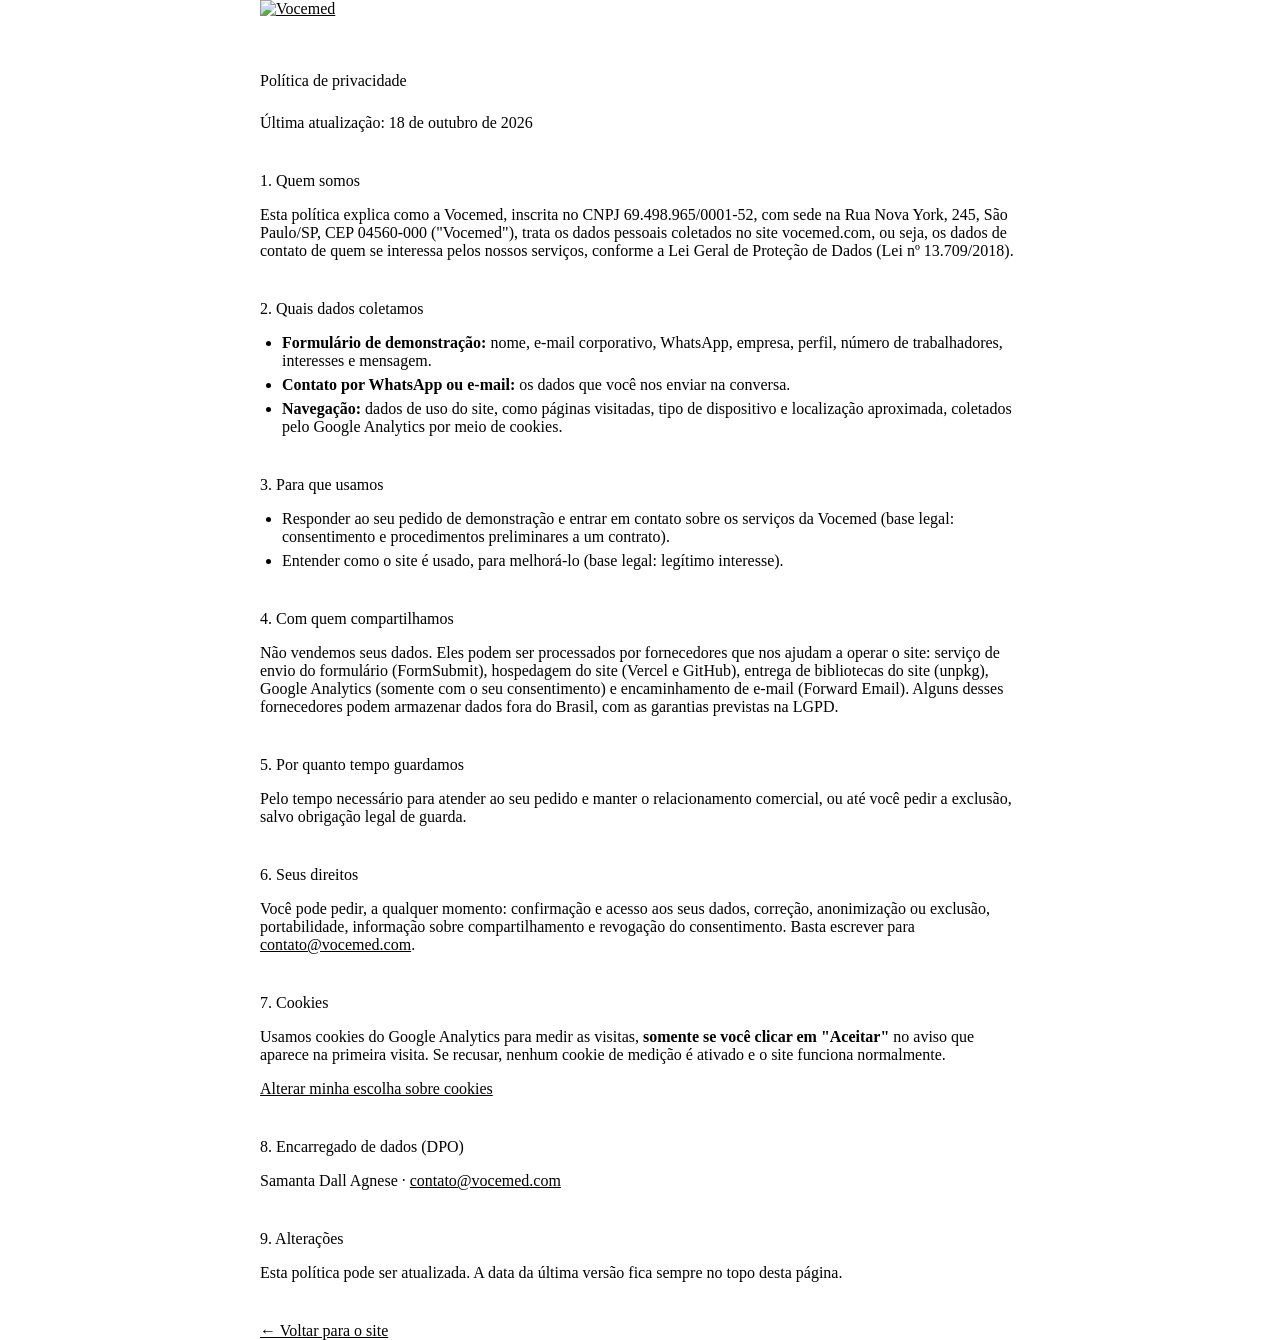
==== privacidade.html @ 90db8ea0 "Add files via upload" ====
<!DOCTYPE html>
<html lang="pt-BR"><head><meta charset="utf-8"><meta name="viewport" content="width=device-width, initial-scale=1">
<title>Política de privacidade | Vocemed</title>
<meta name="robots" content="noindex">
<link rel="icon" href="assets/logo-mark.svg">
<link rel="stylesheet" href="styles.css">
<style>
body{margin:0;background:var(--vm-paper);color:var(--vm-ink);font-family:var(--vm-font-sans);line-height:var(--vm-leading-body)}
a{color:var(--vm-night-900)}a:hover{color:var(--vm-dawn-600)}
.pp{max-width:760px;margin:0 auto;padding:48px var(--vm-gutter) 96px;display:flex;flex-direction:column;gap:16px}
.pp h1{font:500 var(--vm-text-h1)/1.15 var(--vm-font-serif);color:var(--vm-night-900);margin:24px 0 8px}
.pp h2{font:500 var(--vm-text-h3)/1.3 var(--vm-font-serif);color:var(--vm-night-900);margin:24px 0 0}
.pp p,.pp ul{margin:0}.pp ul{padding-left:22px;display:flex;flex-direction:column;gap:6px}
.pp .note{padding:16px;border-radius:var(--vm-radius-md);background:var(--vm-dawn-100);color:var(--vm-night-900)}
</style>
</head><body>
<main class="pp">
<a href="index.html"><img src="assets/logo-wordmark-light-bg.svg" alt="Vocemed" style="height:32px;width:auto;display:block"></a>
<h1>Política de privacidade</h1>
<p>Última atualização: 18 de outubro de 2026</p>
<h2>1. Quem somos</h2>
<p>Esta política explica como a Vocemed, inscrita no CNPJ 69.498.965/0001-52, com sede na Rua Nova York, 245, São Paulo/SP, CEP 04560-000 ("Vocemed"), trata os dados pessoais coletados no site vocemed.com, ou seja, os dados de contato de quem se interessa pelos nossos serviços, conforme a Lei Geral de Proteção de Dados (Lei nº 13.709/2018).</p>
<h2>2. Quais dados coletamos</h2>
<ul>
<li><strong>Formulário de demonstração:</strong> nome, e-mail corporativo, WhatsApp, empresa, perfil, número de trabalhadores, interesses e mensagem.</li>
<li><strong>Contato por WhatsApp ou e-mail:</strong> os dados que você nos enviar na conversa.</li>
<li><strong>Navegação:</strong> dados de uso do site, como páginas visitadas, tipo de dispositivo e localização aproximada, coletados pelo Google Analytics por meio de cookies.</li>
</ul>
<h2>3. Para que usamos</h2>
<ul>
<li>Responder ao seu pedido de demonstração e entrar em contato sobre os serviços da Vocemed (base legal: consentimento e procedimentos preliminares a um contrato).</li>
<li>Entender como o site é usado, para melhorá-lo (base legal: legítimo interesse).</li>
</ul>
<h2>4. Com quem compartilhamos</h2>
<p>Não vendemos seus dados. Eles podem ser processados por fornecedores que nos ajudam a operar o site: serviço de envio do formulário (FormSubmit), hospedagem do site (Vercel e GitHub), entrega de bibliotecas do site (unpkg), Google Analytics (somente com o seu consentimento) e encaminhamento de e-mail (Forward Email). Alguns desses fornecedores podem armazenar dados fora do Brasil, com as garantias previstas na LGPD.</p>
<h2>5. Por quanto tempo guardamos</h2>
<p>Pelo tempo necessário para atender ao seu pedido e manter o relacionamento comercial, ou até você pedir a exclusão, salvo obrigação legal de guarda.</p>
<h2>6. Seus direitos</h2>
<p>Você pode pedir, a qualquer momento: confirmação e acesso aos seus dados, correção, anonimização ou exclusão, portabilidade, informação sobre compartilhamento e revogação do consentimento. Basta escrever para <a href="mailto:contato@vocemed.com">contato@vocemed.com</a>.</p>
<h2>7. Cookies</h2>
<p>Usamos cookies do Google Analytics para medir as visitas, <strong>somente se você clicar em "Aceitar"</strong> no aviso que aparece na primeira visita. Se recusar, nenhum cookie de medição é ativado e o site funciona normalmente.</p>
<p><a href="#" onclick="try{localStorage.removeItem('vm-cookies')}catch(e){};alert('Pronto. O aviso de cookies vai aparecer de novo na página inicial.');return false;">Alterar minha escolha sobre cookies</a></p>
<h2>8. Encarregado de dados (DPO)</h2>
<p>Samanta Dall Agnese · <a href="mailto:contato@vocemed.com">contato@vocemed.com</a></p>
<h2>9. Alterações</h2>
<p>Esta política pode ser atualizada. A data da última versão fica sempre no topo desta página.</p>
<p style="margin-top:24px"><a href="index.html">← Voltar para o site</a></p>
</main>
</body></html>
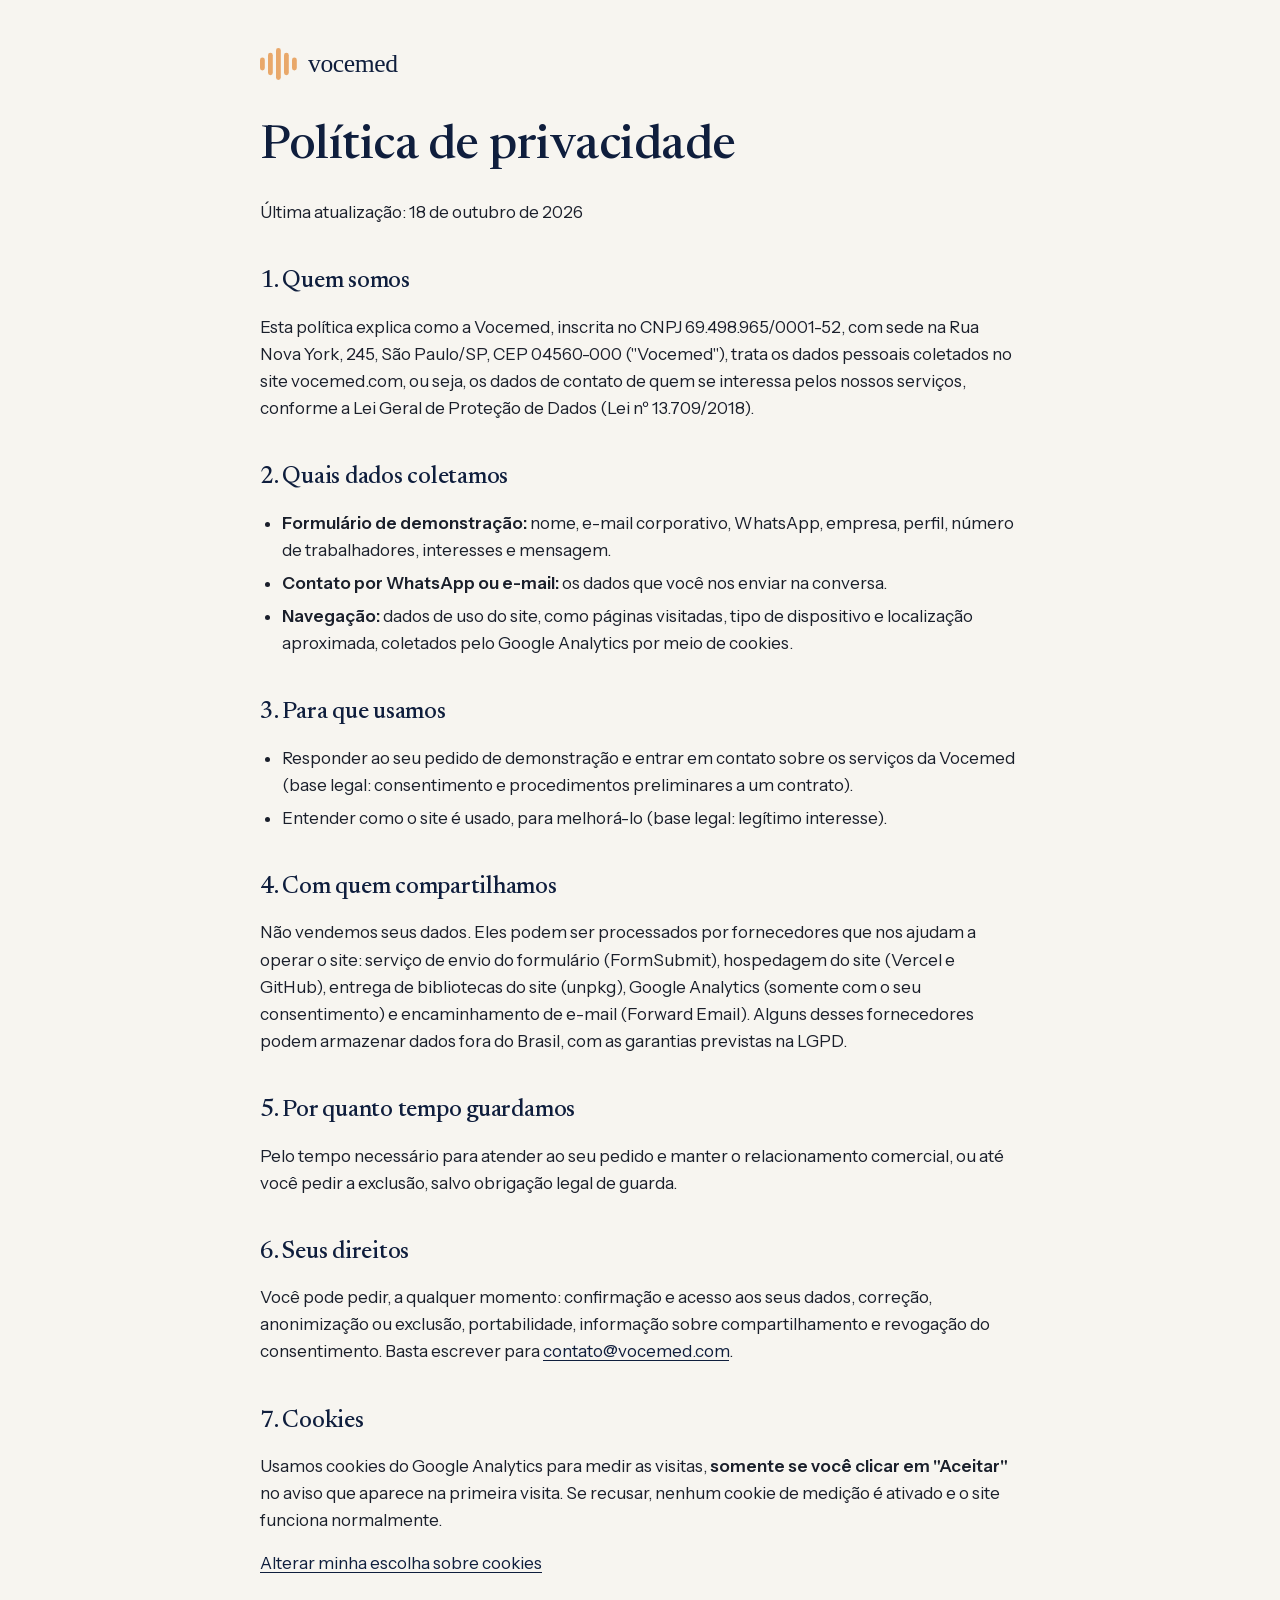
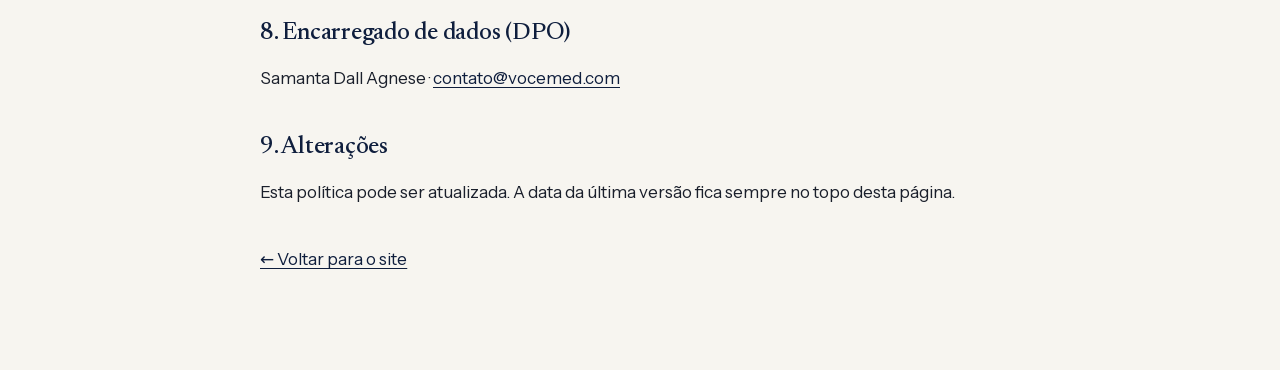
==== commit a4b2f0c6: "Add files via upload" ====
--- a/privacidade.html
+++ b/privacidade.html
@@ -2,7 +2,7 @@
 <html lang="pt-BR"><head><meta charset="utf-8"><meta name="viewport" content="width=device-width, initial-scale=1">
 <title>Política de privacidade | Vocemed</title>
 <meta name="robots" content="noindex">
-<link rel="icon" href="assets/logo-mark.svg">
+<link rel="icon" href="logo-mark.svg">
 <link rel="stylesheet" href="styles.css">
 <style>
 body{margin:0;background:var(--vm-paper);color:var(--vm-ink);font-family:var(--vm-font-sans);line-height:var(--vm-leading-body)}
@@ -15,7 +15,7 @@
 </style>
 </head><body>
 <main class="pp">
-<a href="index.html"><img src="assets/logo-wordmark-light-bg.svg" alt="Vocemed" style="height:32px;width:auto;display:block"></a>
+<a href="index.html"><img src="logo-wordmark-light-bg.svg" alt="Vocemed" style="height:32px;width:auto;display:block"></a>
 <h1>Política de privacidade</h1>
 <p>Última atualização: 18 de outubro de 2026</p>
 <h2>1. Quem somos</h2>
--- a/styles.css
+++ b/styles.css
@@ -0,0 +1,180 @@
+/* tokens/fonts.css */
+/* Newsreader (títulos, números, citações) + Instrument Sans (corpo, rótulos, botões). Variable woff2 from Google Fonts, self-hosted. */
+@font-face{font-family:"Instrument Sans";font-style:normal;font-weight:400 600;font-display:swap;src:url("InstrumentSans-normal-0.woff2") format("woff2");unicode-range:U+0100-02BA, U+02BD-02C5, U+02C7-02CC, U+02CE-02D7, U+02DD-02FF, U+0304, U+0308, U+0329, U+1D00-1DBF, U+1E00-1E9F, U+1EF2-1EFF, U+2020, U+20A0-20AB, U+20AD-20C4, U+2113, U+2C60-2C7F, U+A720-A7FF;}
+@font-face{font-family:"Instrument Sans";font-style:normal;font-weight:400 600;font-display:swap;src:url("InstrumentSans-normal-1.woff2") format("woff2");unicode-range:U+0000-00FF, U+0131, U+0152-0153, U+02BB-02BC, U+02C6, U+02DA, U+02DC, U+0304, U+0308, U+0329, U+2000-206F, U+20AC, U+2122, U+2191, U+2193, U+2212, U+2215, U+FEFF, U+FFFD;}
+@font-face{font-family:"Newsreader";font-style:italic;font-weight:400 600;font-display:swap;src:url("Newsreader-italic-2.woff2") format("woff2");unicode-range:U+0102-0103, U+0110-0111, U+0128-0129, U+0168-0169, U+01A0-01A1, U+01AF-01B0, U+0300-0301, U+0303-0304, U+0308-0309, U+0323, U+0329, U+1EA0-1EF9, U+20AB;}
+@font-face{font-family:"Newsreader";font-style:italic;font-weight:400 600;font-display:swap;src:url("Newsreader-italic-3.woff2") format("woff2");unicode-range:U+0100-02BA, U+02BD-02C5, U+02C7-02CC, U+02CE-02D7, U+02DD-02FF, U+0304, U+0308, U+0329, U+1D00-1DBF, U+1E00-1E9F, U+1EF2-1EFF, U+2020, U+20A0-20AB, U+20AD-20C4, U+2113, U+2C60-2C7F, U+A720-A7FF;}
+@font-face{font-family:"Newsreader";font-style:italic;font-weight:400 600;font-display:swap;src:url("Newsreader-italic-4.woff2") format("woff2");unicode-range:U+0000-00FF, U+0131, U+0152-0153, U+02BB-02BC, U+02C6, U+02DA, U+02DC, U+0304, U+0308, U+0329, U+2000-206F, U+20AC, U+2122, U+2191, U+2193, U+2212, U+2215, U+FEFF, U+FFFD;}
+@font-face{font-family:"Newsreader";font-style:normal;font-weight:400 600;font-display:swap;src:url("Newsreader-normal-5.woff2") format("woff2");unicode-range:U+0102-0103, U+0110-0111, U+0128-0129, U+0168-0169, U+01A0-01A1, U+01AF-01B0, U+0300-0301, U+0303-0304, U+0308-0309, U+0323, U+0329, U+1EA0-1EF9, U+20AB;}
+@font-face{font-family:"Newsreader";font-style:normal;font-weight:400 600;font-display:swap;src:url("Newsreader-normal-6.woff2") format("woff2");unicode-range:U+0100-02BA, U+02BD-02C5, U+02C7-02CC, U+02CE-02D7, U+02DD-02FF, U+0304, U+0308, U+0329, U+1D00-1DBF, U+1E00-1E9F, U+1EF2-1EFF, U+2020, U+20A0-20AB, U+20AD-20C4, U+2113, U+2C60-2C7F, U+A720-A7FF;}
+@font-face{font-family:"Newsreader";font-style:normal;font-weight:400 600;font-display:swap;src:url("Newsreader-normal-7.woff2") format("woff2");unicode-range:U+0000-00FF, U+0131, U+0152-0153, U+02BB-02BC, U+02C6, U+02DA, U+02DC, U+0304, U+0308, U+0329, U+2000-206F, U+20AC, U+2122, U+2191, U+2193, U+2212, U+2215, U+FEFF, U+FFFD;}
+
+/* tokens/colors.css */
+:root {
+  /* Noite (marca) */
+  --vm-night-950: #0B1630;
+  --vm-night-900: #0F1E3D;
+  --vm-night-700: #1C3260;
+  --vm-night-600: #2A4A80;
+  --vm-night-400: #6F86B3;
+  --vm-night-200: #C3CDE0;
+  --vm-night-100: #E3E8F2;
+  /* Amanhecer (destaque, com parcimônia) */
+  --vm-dawn-600: #D48A45;
+  --vm-dawn-500: #E9A86A;
+  --vm-dawn-100: #FBEBDB;
+  /* Neutros */
+  --vm-paper: #F7F5F0;
+  --vm-surface: #FFFFFF;
+  --vm-ink: #1A1F2B;
+  --vm-ink-muted: #545E70;
+  --vm-border: #DCD8CF;
+  --vm-border-dark: rgba(255, 255, 255, 0.12);
+  /* Estados */
+  --vm-success: #2F7D5B;
+  --vm-error: #B3261E;
+  --vm-focus: #F2C14E;
+  --vm-whatsapp: #25D366;
+
+  /* Semantic aliases */
+  --surface-page: var(--vm-paper);
+  --surface-card: var(--vm-surface);
+  --surface-soft: var(--vm-night-100);
+  --surface-dark: var(--vm-night-950);
+  --surface-dark-card: var(--vm-night-700);
+  --surface-brand: var(--vm-night-900);
+  --surface-highlight: var(--vm-dawn-100);
+  --text-body: var(--vm-ink);
+  --text-muted: var(--vm-ink-muted);
+  --text-on-dark: #FFFFFF;
+  --text-on-dark-lead: var(--vm-night-200);
+  --text-on-dark-muted: var(--vm-night-400);
+  --text-link: var(--vm-night-600);
+  --text-link-on-dark: var(--vm-dawn-500);
+  --text-accent-on-dark: var(--vm-dawn-500);
+  --border-default: var(--vm-border);
+  --border-on-dark: var(--vm-border-dark);
+  --action-primary: var(--vm-dawn-500);
+  --action-primary-hover: var(--vm-dawn-600);
+  --action-primary-text: var(--vm-night-950);
+}
+
+/* tokens/typography.css */
+:root {
+  --vm-font-serif: "Newsreader", Georgia, "Times New Roman", serif;
+  --vm-font-sans: "Instrument Sans", system-ui, -apple-system, "Segoe UI", Roboto, sans-serif;
+
+  --vm-text-display: clamp(2.5rem, 1.6rem + 3.6vw, 4rem); /* @kind other */
+  --vm-text-h1: clamp(2.125rem, 1.6rem + 2vw, 3rem); /* @kind other */
+  --vm-text-h2: clamp(1.75rem, 1.4rem + 1.4vw, 2.25rem); /* @kind other */
+  --vm-text-h3: clamp(1.25rem, 1.1rem + 0.6vw, 1.5rem); /* @kind other */
+  --vm-text-stat: clamp(2.5rem, 2rem + 2vw, 3.5rem); /* @kind other */
+  --vm-text-lead: 1.25rem;
+  --vm-text-body: 1.0625rem;
+  --vm-text-small: 0.875rem;
+  --vm-text-micro: 0.75rem;
+  --vm-text-eyebrow: 0.8125rem;
+
+  --vm-leading-tight: 1.15;
+  --vm-leading-snug: 1.3;
+  --vm-leading-body: 1.6;
+  --vm-tracking-eyebrow: 0.08em;
+
+  /* Semantic aliases */
+  --font-display: var(--vm-font-serif);
+  --font-body: var(--vm-font-sans);
+}
+
+/* tokens/spacing.css */
+:root {
+  --vm-space-1: 4px;
+  --vm-space-2: 8px;
+  --vm-space-3: 12px;
+  --vm-space-4: 16px;
+  --vm-space-5: 24px;
+  --vm-space-6: 32px;
+  --vm-space-7: 48px;
+  --vm-space-8: 64px;
+  --vm-space-9: 96px;
+  --vm-space-10: 128px;
+  --vm-section-y: clamp(64px, 8vw, 128px); /* @kind spacing */
+
+  --vm-container: 1120px;
+  --vm-measure: 680px;
+  --vm-gutter: 16px;
+  --vm-gutter-lg: 32px;
+  --vm-touch: 48px;
+}
+
+/* tokens/effects.css */
+:root {
+  --vm-radius-sm: 6px;
+  --vm-radius-md: 12px;
+  --vm-radius-lg: 20px;
+  --vm-radius-pill: 999px;
+
+  --vm-shadow-card: 0 1px 2px rgba(15, 30, 61, 0.06), 0 8px 24px rgba(15, 30, 61, 0.06);
+  --vm-shadow-float: 0 8px 24px rgba(11, 22, 48, 0.25);
+
+  --vm-ease: cubic-bezier(0.2, 0.7, 0.2, 1); /* @kind other */
+  --vm-duration: 200ms; /* @kind other */
+}
+@media (prefers-reduced-motion: reduce) {
+  :root { --vm-duration: 0ms; /* @kind other */ }
+}
+
+/* tokens/base.css */
+html { scroll-behavior: smooth; }
+body {
+  margin: 0;
+  background: var(--vm-paper);
+  color: var(--vm-ink);
+  font-family: var(--vm-font-sans);
+  font-size: var(--vm-text-body);
+  line-height: var(--vm-leading-body);
+  -webkit-font-smoothing: antialiased;
+}
+h1, h2, h3, .vm-display {
+  font-family: var(--vm-font-serif);
+  font-weight: 500;
+  line-height: var(--vm-leading-tight);
+  letter-spacing: -0.01em;
+  margin: 0;
+}
+a { color: var(--vm-night-600); text-underline-offset: 3px; }
+a:hover { color: var(--vm-night-900); }
+:focus-visible { outline: 3px solid var(--vm-focus); outline-offset: 3px; }
+
+.vm-dark { background: var(--vm-night-950); color: #FFFFFF; }
+.vm-dark a { color: var(--vm-dawn-500); }
+.vm-dark a:hover { color: var(--vm-dawn-100); }
+.vm-dark .vm-muted { color: var(--vm-night-400); }
+
+.vm-btn {
+  display: inline-flex; align-items: center; justify-content: center; gap: 8px;
+  min-height: 48px; padding: 0 24px;
+  border-radius: var(--vm-radius-pill);
+  font: 600 1rem/1 var(--vm-font-sans);
+  text-decoration: none; cursor: pointer;
+  transition: background var(--vm-duration) var(--vm-ease), color var(--vm-duration) var(--vm-ease);
+}
+.vm-btn--primary { background: var(--vm-dawn-500); color: var(--vm-night-950); border: 0; }
+.vm-btn--primary:hover { background: var(--vm-dawn-600); color: var(--vm-night-950); }
+.vm-dark a.vm-btn--primary, .vm-dark a.vm-btn--primary:hover { color: var(--vm-night-950); }
+.vm-dark a.vm-btn--secondary, .vm-dark a.vm-btn--secondary:hover { color: #FFFFFF; }
+.vm-btn--secondary { background: transparent; color: currentColor; border: 1.5px solid currentColor; }
+.vm-btn--secondary:hover { background: rgba(255, 255, 255, 0.08); }
+.vm-btn--secondary.vm-on-light:hover { background: rgba(15, 30, 61, 0.05); }
+.vm-btn:disabled, .vm-btn[aria-disabled="true"] { opacity: 0.5; cursor: not-allowed; }
+
+.vm-eyebrow {
+  font: 600 var(--vm-text-eyebrow)/1 var(--vm-font-sans);
+  text-transform: uppercase;
+  letter-spacing: var(--vm-tracking-eyebrow);
+  color: var(--vm-night-600);
+}
+.vm-dark .vm-eyebrow { color: var(--vm-dawn-500); }
+
+.vm-field input, .vm-field textarea { transition: border-color var(--vm-duration) var(--vm-ease); }
+.vm-field input:focus, .vm-field textarea:focus { outline: 2px solid var(--vm-focus); outline-offset: 0; border-color: var(--vm-focus); }
+
